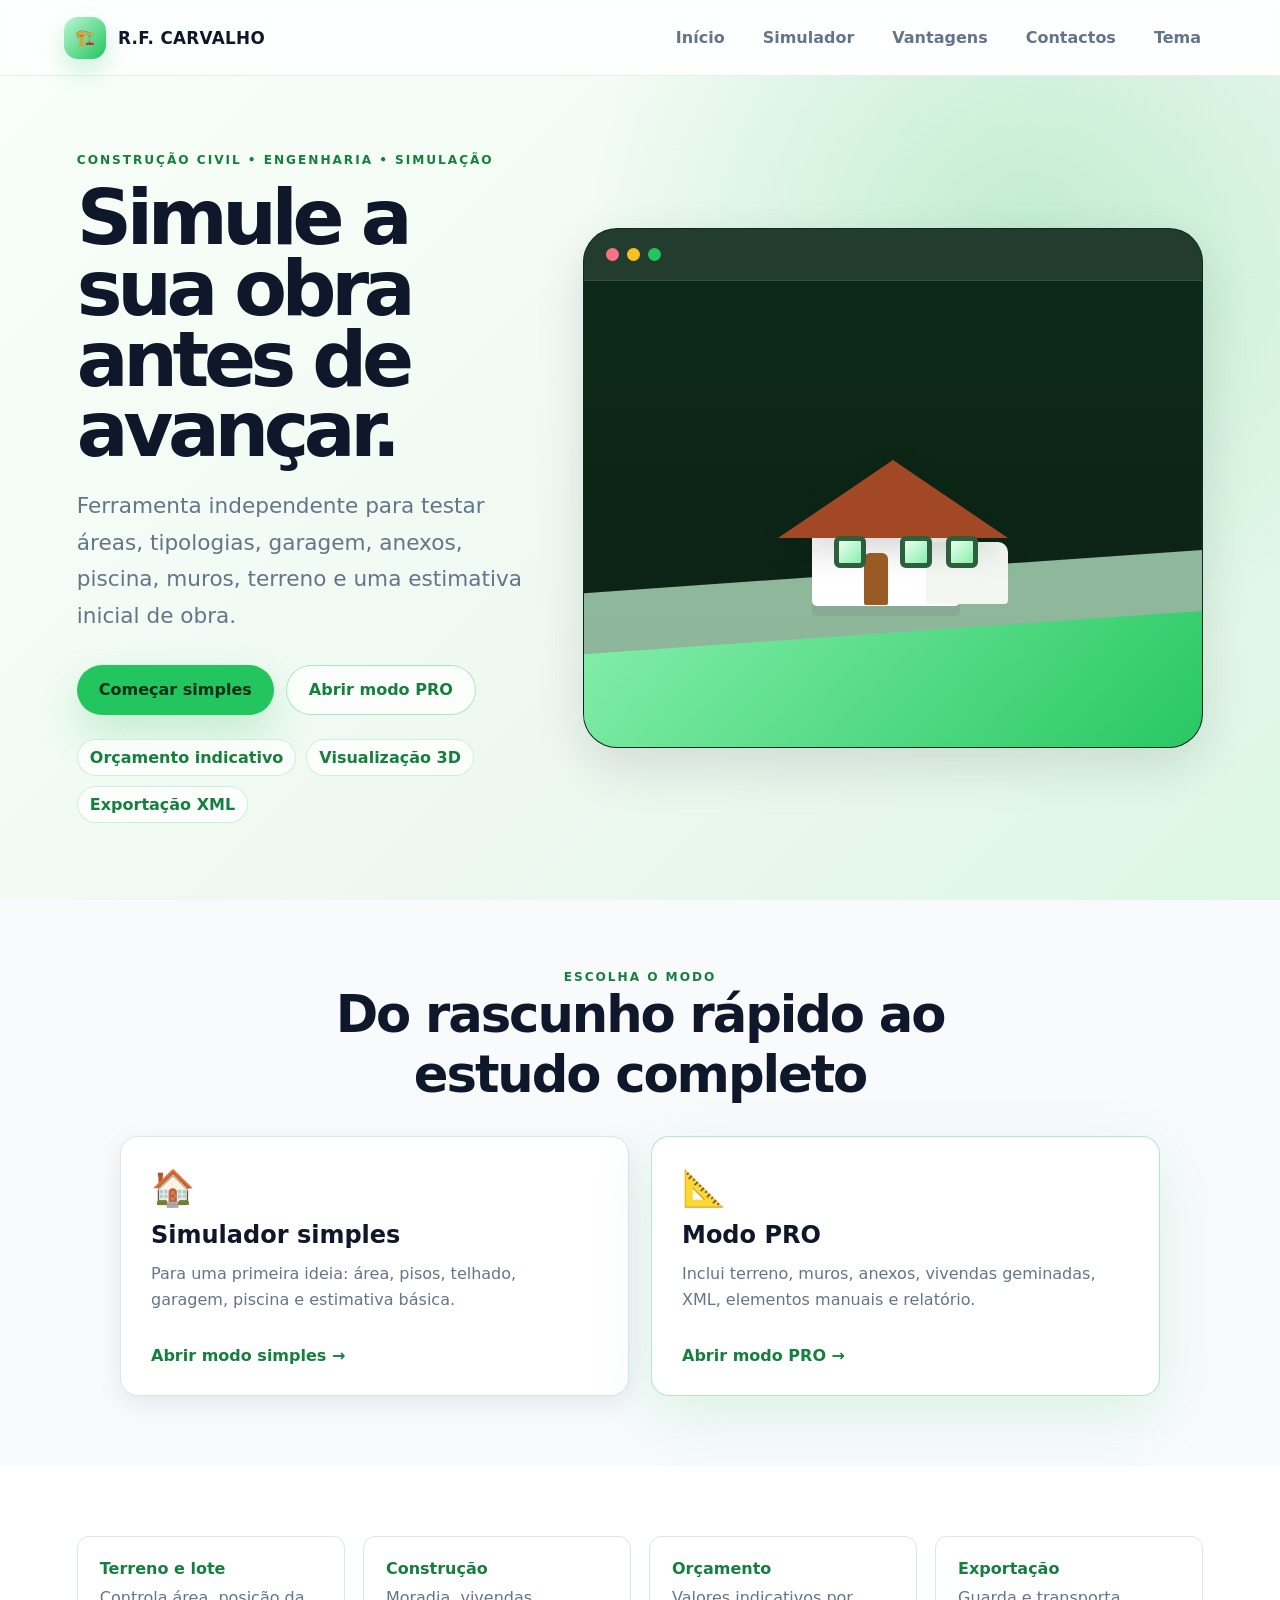
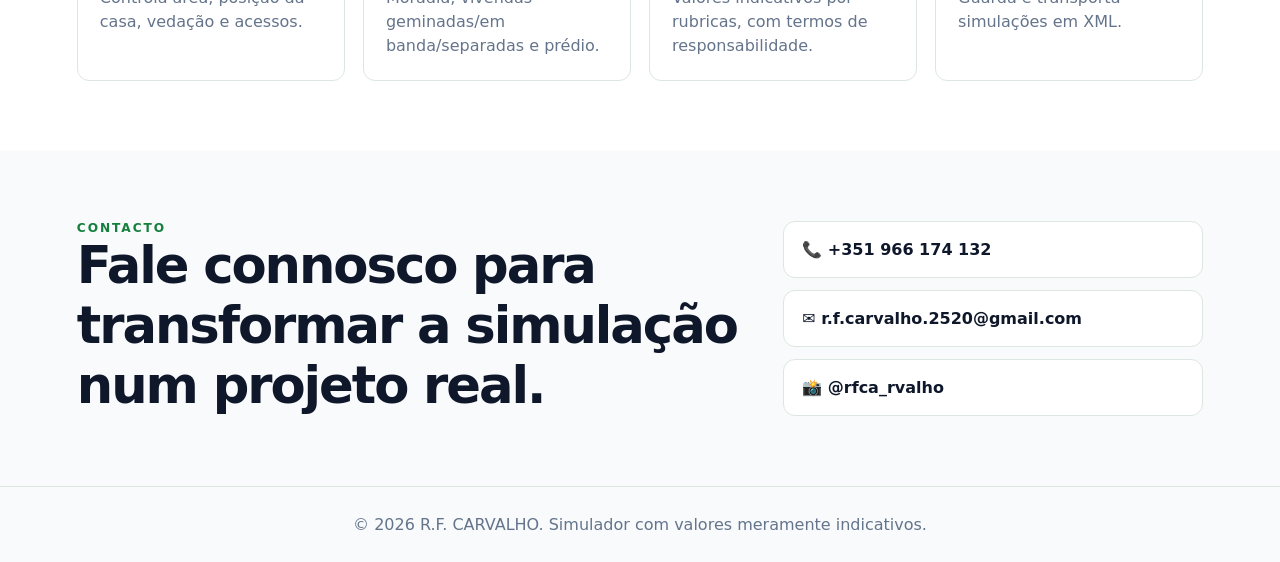
==== index.html @ d883c50d "Add files via upload" ====
<!DOCTYPE html>
<html lang="pt-PT">
<head>
    <meta charset="UTF-8">
    <meta name="viewport" content="width=device-width, initial-scale=1.0, viewport-fit=cover">
    <meta name="description" content="R.F. CARVALHO - Simulador de construção para moradias, vivendas, anexos, garagem e orçamento estimativo.">
    <title>R.F. CARVALHO - Simulador de Construção</title>
    <link rel="stylesheet" href="CSS/style.css">
    <link rel="icon" href="data:image/svg+xml,<svg xmlns='http://www.w3.org/2000/svg' viewBox='0 0 100 100'><rect width='100' height='100' rx='22' fill='%2322c55e'/><text x='50' y='67' text-anchor='middle' font-size='55'>🏗️</text></svg>">
</head>
<body class="pagina-inicial landing-light">
    <header class="site-header">
        <a href="index.html" class="brand-link" aria-label="Página inicial R.F. Carvalho">
            <span class="brand-mark">🏗️</span>
            <span class="brand-text">R.F. CARVALHO</span>
        </a>
        <button type="button" class="mobile-menu-btn" id="btn-menu" aria-label="Abrir menu">☰</button>
        <nav class="site-nav" id="site-nav">
            <a href="#inicio">Início</a>
            <a href="#simulador">Simulador</a>
            <a href="#vantagens">Vantagens</a>
            <a href="#contactos">Contactos</a>
            <button id="btn-dark-mode" class="btn-ghost" type="button">Tema</button>
        </nav>
    </header>

    <main>
        <section id="inicio" class="landing-hero">
            <div class="landing-copy">
                <p class="eyebrow">Construção Civil • Engenharia • Simulação</p>
                <h1>Simule a sua obra antes de avançar.</h1>
                <p class="hero-lead">Ferramenta independente para testar áreas, tipologias, garagem, anexos, piscina, muros, terreno e uma estimativa inicial de obra.</p>
                <div class="hero-actions">
                    <a href="simulador-simples.html" class="btn-primary-green">Começar simples</a>
                    <a href="simulador-pro.html" class="btn-secondary-green">Abrir modo PRO</a>
                </div>
                <div class="trust-row">
                    <span>Orçamento indicativo</span>
                    <span>Visualização 3D</span>
                    <span>Exportação XML</span>
                </div>
            </div>

            <div class="hero-window" aria-hidden="true">
                <div class="window-dots"><span></span><span></span><span></span></div>
                <div class="illustration-scene">
                    <div class="hill-back"></div>
                    <div class="mini-house">
                        <div class="mini-wall"></div>
                        <div class="mini-garage"></div>
                        <div class="mini-door"></div>
                        <div class="mini-window w1"></div>
                        <div class="mini-window w2"></div>
                        <div class="mini-window w3"></div>
                        <div class="mini-roof"></div>
                    </div>
                    <div class="hill-front"></div>
                </div>
            </div>
        </section>

        <section id="simulador" class="mode-section">
            <div class="section-title-center">
                <p class="eyebrow">Escolha o modo</p>
                <h2>Do rascunho rápido ao estudo completo</h2>
            </div>
            <div class="mode-grid">
                <a class="mode-card" href="simulador-simples.html">
                    <span class="mode-icon">🏠</span>
                    <h3>Simulador simples</h3>
                    <p>Para uma primeira ideia: área, pisos, telhado, garagem, piscina e estimativa básica.</p>
                    <strong>Abrir modo simples →</strong>
                </a>
                <a class="mode-card featured" href="simulador-pro.html">
                    <span class="mode-icon">📐</span>
                    <h3>Modo PRO</h3>
                    <p>Inclui terreno, muros, anexos, vivendas geminadas, XML, elementos manuais e relatório.</p>
                    <strong>Abrir modo PRO →</strong>
                </a>
            </div>
        </section>

        <section id="vantagens" class="features-section">
            <div class="feature-item"><strong>Terreno e lote</strong><span>Controla área, posição da casa, vedação e acessos.</span></div>
            <div class="feature-item"><strong>Construção</strong><span>Moradia, vivendas geminadas/em banda/separadas e prédio.</span></div>
            <div class="feature-item"><strong>Orçamento</strong><span>Valores indicativos por rubricas, com termos de responsabilidade.</span></div>
            <div class="feature-item"><strong>Exportação</strong><span>Guarda e transporta simulações em XML.</span></div>
        </section>

        <section id="contactos" class="contact-section">
            <div>
                <p class="eyebrow">Contacto</p>
                <h2>Fale connosco para transformar a simulação num projeto real.</h2>
            </div>
            <div class="contact-cards">
                <a href="tel:+351966174132">📞 +351 966 174 132</a>
                <a href="mailto:r.f.carvalho.2520@gmail.com">✉️ r.f.carvalho.2520@gmail.com</a>
                <a href="https://instagram.com/rfca_rvalho" target="_blank" rel="noopener">📸 @rfca_rvalho</a>
            </div>
        </section>
    </main>

    <footer class="footer-principal">
        <p>© 2026 R.F. CARVALHO. Simulador com valores meramente indicativos.</p>
    </footer>

    <script src="JS/main.js"></script>
</body>
</html>
---- CSS/style.css ----
:root{
    --green:#22c55e;
    --green-dark:#15803d;
    --green-soft:#dcfce7;
    --green-bg:#effdf4;
    --ink:#0f172a;
    --muted:#64748b;
    --line:#dbe7df;
    --panel:#ffffff;
    --card:#ffffff;
    --danger:#dc2626;
    --warning:#f59e0b;
    --shadow:0 18px 50px rgba(15,23,42,.12);
    --shadow-soft:0 8px 26px rgba(15,23,42,.08);
    --radius:18px;
    --radius-sm:12px;
    --font:Inter, ui-sans-serif, system-ui, -apple-system, BlinkMacSystemFont, "Segoe UI", sans-serif;
    --mono:"SFMono-Regular",Consolas,"Liberation Mono",monospace;
}
*{box-sizing:border-box;margin:0;padding:0}
html{scroll-behavior:smooth;-webkit-text-size-adjust:100%}
body{font-family:var(--font);color:var(--ink);background:#f8fafc;min-height:100vh;overflow-x:hidden}
a{text-decoration:none;color:inherit}
button,input,select{font:inherit}
body.dark-theme{--panel:#0b1b12;--card:#102218;--ink:#e8fff1;--muted:#9db9a8;--line:#1d3a28;--green-bg:#06140b;background:#06140b;color:var(--ink)}
body[data-mode]{height:100vh;overflow:hidden;background:#07150c;color:#eafff0}
body[data-mode].dark-theme{background:#06140b}

/* Landing */
.site-header{height:76px;display:flex;align-items:center;justify-content:space-between;padding:0 clamp(18px,5vw,72px);position:sticky;top:0;z-index:20;background:rgba(255,255,255,.84);backdrop-filter:blur(16px);border-bottom:1px solid rgba(15,23,42,.08)}
.dark-theme .site-header{background:rgba(6,20,11,.82);border-color:rgba(255,255,255,.09)}
.brand-link{display:flex;align-items:center;gap:12px;font-weight:900;letter-spacing:.02em}
.brand-mark{width:42px;height:42px;border-radius:14px;background:linear-gradient(135deg,#bbf7d0,#22c55e);display:grid;place-items:center;box-shadow:0 12px 26px rgba(34,197,94,.24)}
.brand-text{font-size:1.05rem}.site-nav{display:flex;gap:8px;align-items:center}.site-nav a,.btn-ghost{padding:10px 14px;border-radius:999px;border:1px solid transparent;background:transparent;color:var(--muted);font-weight:700;cursor:pointer}.site-nav a:hover,.btn-ghost:hover{background:var(--green-soft);color:var(--green-dark)}.mobile-menu-btn{display:none;border:0;background:var(--green);color:white;padding:10px 13px;border-radius:12px;font-weight:900}
.landing-hero{display:grid;grid-template-columns:minmax(0,1fr) minmax(360px,620px);gap:54px;align-items:center;min-height:calc(100vh - 76px);padding:60px clamp(18px,6vw,92px);background:radial-gradient(circle at 80% 20%, rgba(34,197,94,.22), transparent 36%),linear-gradient(135deg,#f8fff9,#eef8f0 58%,#ddf7e4)}.dark-theme .landing-hero{background:radial-gradient(circle at 80% 20%, rgba(34,197,94,.2), transparent 36%),linear-gradient(135deg,#06140b,#0a2214)}
.eyebrow{text-transform:uppercase;letter-spacing:.16em;color:var(--green-dark);font-weight:900;font-size:.76rem}.dark-theme .eyebrow{color:#66f09c}.landing-copy h1{font-size:clamp(2.8rem,6vw,6.6rem);line-height:.92;letter-spacing:-.07em;margin:16px 0 22px;max-width:860px}.hero-lead{font-size:clamp(1.05rem,2vw,1.35rem);line-height:1.7;color:var(--muted);max-width:760px}.hero-actions{display:flex;gap:12px;flex-wrap:wrap;margin-top:30px}.btn-primary-green,.btn-secondary-green{display:inline-flex;align-items:center;justify-content:center;min-height:50px;padding:0 22px;border-radius:999px;font-weight:900}.btn-primary-green{background:var(--green);color:#052e16;box-shadow:0 18px 42px rgba(34,197,94,.24)}.btn-secondary-green{border:1px solid rgba(34,197,94,.38);background:rgba(255,255,255,.72);color:var(--green-dark)}.dark-theme .btn-secondary-green{background:rgba(255,255,255,.06);color:#bbf7d0}.trust-row{display:flex;gap:10px;flex-wrap:wrap;margin-top:24px}.trust-row span{font-weight:800;color:var(--green-dark);background:rgba(255,255,255,.72);border:1px solid rgba(34,197,94,.22);border-radius:999px;padding:8px 12px}.dark-theme .trust-row span{background:rgba(255,255,255,.05);color:#bbf7d0}
.hero-window{height:520px;border-radius:34px;overflow:hidden;border:1px solid rgba(15,23,42,.08);background:#0f2b1c;box-shadow:var(--shadow);position:relative}.window-dots{height:52px;background:rgba(255,255,255,.08);display:flex;align-items:center;gap:8px;padding:0 22px;border-bottom:1px solid rgba(255,255,255,.09)}.window-dots span{width:13px;height:13px;border-radius:50%}.window-dots span:nth-child(1){background:#fb7185}.window-dots span:nth-child(2){background:#fbbf24}.window-dots span:nth-child(3){background:#22c55e}.illustration-scene{position:absolute;inset:52px 0 0;overflow:hidden;background:linear-gradient(#0d2a18,#0b2114)}.hill-back{position:absolute;left:-10%;right:-8%;bottom:45px;height:130px;background:#c6f6d5;transform:skewY(-4deg);opacity:.7}.hill-front{position:absolute;left:-8%;right:-6%;bottom:-36px;height:150px;background:linear-gradient(135deg,#86efac,#22c55e);transform:skewY(-4deg);z-index:5}.mini-house{position:absolute;left:50%;top:48%;width:230px;height:150px;transform:translate(-50%,-30%);z-index:4}.mini-wall{position:absolute;left:34px;top:50px;width:148px;height:96px;background:#fff;border-radius:14px 14px 5px 5px;z-index:3;box-shadow:0 10px 0 rgba(0,0,0,.06)}.mini-garage{position:absolute;right:0;top:82px;width:82px;height:62px;background:#f2f7f2;border-radius:10px 10px 4px 4px;z-index:3}.mini-roof{position:absolute;left:0;top:0;width:0;height:0;border-left:115px solid transparent;border-right:115px solid transparent;border-bottom:78px solid #a24824;z-index:6;filter:drop-shadow(0 12px 16px rgba(0,0,0,.16))}.mini-door{position:absolute;left:86px;top:93px;width:24px;height:52px;background:#9a5a26;border-radius:6px 6px 2px 2px;z-index:7}.mini-window{position:absolute;width:32px;height:32px;background:linear-gradient(135deg,#eafff0,#86efac);border:5px solid #2d5f3c;border-radius:6px;z-index:7}.mini-window.w1{left:56px;top:76px}.mini-window.w2{left:122px;top:76px}.mini-window.w3{left:168px;top:76px}
.mode-section,.features-section,.contact-section{padding:70px clamp(18px,6vw,92px)}.section-title-center{text-align:center;max-width:800px;margin:0 auto 32px}.section-title-center h2,.contact-section h2{font-size:clamp(2rem,4vw,3.5rem);letter-spacing:-.04em}.mode-grid{display:grid;grid-template-columns:repeat(2,minmax(0,1fr));gap:22px;max-width:1040px;margin:0 auto}.mode-card{background:var(--card);border:1px solid var(--line);border-radius:var(--radius);padding:30px;box-shadow:var(--shadow-soft);display:flex;flex-direction:column;gap:12px;min-height:260px}.mode-card.featured{border-color:rgba(34,197,94,.35);box-shadow:0 20px 60px rgba(34,197,94,.13)}.mode-icon{font-size:2.2rem}.mode-card h3{font-size:1.5rem}.mode-card p{color:var(--muted);line-height:1.65}.mode-card strong{margin-top:auto;color:var(--green-dark)}.features-section{display:grid;grid-template-columns:repeat(4,minmax(0,1fr));gap:18px;background:#fff}.dark-theme .features-section{background:#08180e}.feature-item{background:var(--card);border:1px solid var(--line);border-radius:var(--radius-sm);padding:22px}.feature-item strong{display:block;margin-bottom:8px;color:var(--green-dark)}.feature-item span{color:var(--muted);line-height:1.5}.contact-section{display:grid;grid-template-columns:1fr 420px;gap:32px;align-items:start}.contact-cards{display:grid;gap:12px}.contact-cards a{background:var(--card);border:1px solid var(--line);border-radius:var(--radius-sm);padding:18px;font-weight:800}.footer-principal{text-align:center;color:var(--muted);padding:28px;border-top:1px solid var(--line)}

/* Simulador */
.app-header{height:64px;display:flex;justify-content:space-between;align-items:center;padding:0 18px;background:#0b1b12;border-bottom:1px solid rgba(187,247,208,.16);z-index:50;position:relative}.logo-container{display:flex;align-items:center;gap:12px;font-weight:900;letter-spacing:.02em;color:#f2fff6}.logo-link{color:#f2fff6}.logo-icon{width:40px;height:40px;border-radius:14px;background:linear-gradient(135deg,#86efac,#22c55e);display:grid;place-items:center}.badge{font-size:.68rem;letter-spacing:.08em;background:rgba(34,197,94,.16);color:#bbf7d0;border:1px solid rgba(34,197,94,.35);padding:4px 9px;border-radius:999px}.badge-simples{background:rgba(255,255,255,.09)}.header-actions{display:flex;align-items:center;gap:10px}.btn-outline-primary,.btn-outline-danger,.mobile-panel-toggle{height:38px;border-radius:999px;padding:0 16px;font-weight:900;background:rgba(255,255,255,.03);border:1px solid rgba(187,247,208,.16);color:#dfffea;cursor:pointer}.btn-outline-primary:hover,.mobile-panel-toggle:hover{border-color:var(--green);color:#86efac}.btn-outline-danger{border-color:rgba(220,38,38,.35);color:#f87171}.mobile-panel-toggle{display:none}
.app-workspace{display:flex;height:calc(100vh - 64px);min-height:0;overflow:hidden}.control-panel{width:420px;min-width:420px;background:#0b1b12;border-right:1px solid rgba(187,247,208,.14);padding:18px 18px 130px;overflow-y:auto;z-index:30}.scrollable-y{scrollbar-width:thin;scrollbar-color:#15803d #0b1b12}.scrollable-y::-webkit-scrollbar{width:8px}.scrollable-y::-webkit-scrollbar-track{background:#0b1b12}.scrollable-y::-webkit-scrollbar-thumb{background:#15803d;border-radius:20px;border:2px solid #0b1b12}.panel-title-box{padding:16px;border:1px solid rgba(187,247,208,.12);border-radius:18px;background:rgba(255,255,255,.025);margin-bottom:18px}.panel-title-box h1{font-size:1.45rem;margin:8px 0}.panel-title-box p,.small-note{color:#9db9a8;line-height:1.5;font-size:.88rem}.panel-section{border:1px solid rgba(187,247,208,.12);border-radius:18px;background:rgba(255,255,255,.025);padding:16px;margin-bottom:14px}.section-header{display:flex;justify-content:space-between;align-items:center;margin-bottom:14px}.section-header h3{font-family:var(--mono);color:#6dffa0;font-size:.88rem;text-transform:uppercase;letter-spacing:.08em}label{display:block;margin:0 0 8px;color:#a7c4af;text-transform:uppercase;font-size:.78rem;font-weight:900;letter-spacing:.04em}.form-row{display:flex;gap:10px}.form-group{flex:1;min-width:0}.half{width:50%}.custom-select,.custom-input{width:100%;height:45px;margin-bottom:12px;border-radius:14px;border:1px solid rgba(187,247,208,.16);background:#06130b;color:#fff;padding:0 14px;outline:none;transition:.18s}.custom-select{appearance:none;background-image:linear-gradient(45deg,transparent 50%,#22c55e 50%),linear-gradient(135deg,#22c55e 50%,transparent 50%);background-position:calc(100% - 18px) 18px,calc(100% - 12px) 18px;background-size:6px 6px,6px 6px;background-repeat:no-repeat}.custom-select:focus,.custom-input:focus{border-color:#22c55e;box-shadow:0 0 0 3px rgba(34,197,94,.15)}.conditional{display:none}.conditional.is-visible{display:block}.note-box{background:rgba(34,197,94,.08);border:1px dashed rgba(34,197,94,.35);border-radius:14px;color:#c9ffd9;padding:12px;margin:4px 0 12px;line-height:1.45}.toggle-group{display:flex;gap:12px;align-items:center;border:1px solid rgba(187,247,208,.12);background:rgba(255,255,255,.025);border-radius:16px;padding:12px;margin-bottom:12px}.toggle-switch{position:relative;display:inline-block;width:48px;height:27px;min-width:48px}.toggle-switch input{opacity:0;width:0;height:0}.slider{position:absolute;inset:0;border-radius:999px;background:#475569;cursor:pointer;transition:.18s}.slider:before{content:"";position:absolute;width:21px;height:21px;left:3px;top:3px;border-radius:50%;background:white;transition:.18s}.toggle-switch input:checked + .slider{background:#22c55e}.toggle-switch input:checked + .slider:before{transform:translateX(21px)}.toggle-label{font-weight:800;color:#d8ffe1;line-height:1.35}.tool-grid{display:grid;grid-template-columns:1fr 1fr;gap:8px}.btn-action,.btn-danger,.btn-link-like{min-height:40px;border-radius:13px;border:1px solid rgba(187,247,208,.14);background:rgba(255,255,255,.04);color:#dfffea;font-weight:900;cursor:pointer;padding:0 12px}.btn-action.ativo,.btn-action:hover{border-color:#22c55e;color:#86efac;background:rgba(34,197,94,.12)}.btn-danger{color:#ff9a9a;border-color:rgba(220,38,38,.35)}.btn-link-like{width:100%;margin-bottom:10px;text-align:left;color:#86efac}.btn-success-massive{width:100%;min-height:52px;border:0;border-radius:16px;background:linear-gradient(135deg,#22c55e,#86efac);color:#052e16;font-weight:1000;cursor:pointer;box-shadow:0 12px 30px rgba(34,197,94,.18);margin:8px 0 12px}.action-row{display:grid;grid-template-columns:1fr 1fr;gap:8px}.active-summary-list{display:grid;gap:8px}.summary-pill{display:flex;justify-content:space-between;gap:10px;border:1px solid rgba(187,247,208,.12);border-radius:14px;padding:10px 12px;background:rgba(0,0,0,.12);color:#dfffea}.summary-pill span{color:#9db9a8}.terms-section{position:relative}
.viewport-container{position:relative;flex:1;min-width:0;background:#06140b;overflow:hidden;display:flex;flex-direction:column}#canvas-container{flex:1;min-height:0;width:100%;cursor:grab}#canvas-container:active{cursor:grabbing}.hud-card{position:absolute;top:24px;right:24px;min-width:160px;background:rgba(6,20,11,.78);border:1px solid rgba(187,247,208,.14);border-radius:18px;padding:16px;z-index:10;backdrop-filter:blur(12px);box-shadow:0 12px 30px rgba(0,0,0,.18)}.hud-card span{display:block;color:#9db9a8;font-family:var(--mono);font-weight:900;text-transform:uppercase;font-size:.72rem;margin-bottom:5px}.hud-card strong{display:block;color:#fff;font-family:var(--mono);font-size:1.12rem;margin-bottom:12px}#dev-console{height:118px;background:rgba(5,18,10,.92);border-top:1px solid rgba(187,247,208,.16);font-family:var(--mono);font-size:.78rem;color:#86efac;overflow:hidden;z-index:12;flex:0 0 118px}.console-header{height:28px;display:flex;justify-content:space-between;align-items:center;padding:0 12px;border-bottom:1px solid rgba(187,247,208,.12);font-weight:900;color:#6dffa0}#console-logs{height:90px;overflow-y:auto;padding:8px 12px}.console-line{white-space:nowrap;margin-bottom:3px}.console-time{color:#7dd3fc}.console-warn{color:#fbbf24}.console-err{color:#f87171}.loading-text,.loading-hardware{font-family:var(--mono);color:#86efac;margin-top:12px}.loader-cad{width:48px;height:48px;border-radius:50%;border:4px solid rgba(34,197,94,.2);border-top-color:#22c55e;animation:spin 1s linear infinite}@keyframes spin{to{transform:rotate(360deg)}}#loading-screen{position:fixed;inset:0;background:#06140b;display:flex;align-items:center;justify-content:center;flex-direction:column;z-index:9999;transition:opacity .25s}
.modal-backdrop{position:fixed;inset:0;background:rgba(2,8,4,.62);display:none;align-items:center;justify-content:center;padding:18px;z-index:1000;backdrop-filter:blur(8px)}.modal-backdrop.ativo{display:flex}.modal-content{width:min(620px,96vw);max-height:min(86vh,760px);overflow:auto;background:#0b1b12;border:1px solid rgba(187,247,208,.16);border-radius:24px;box-shadow:0 24px 80px rgba(0,0,0,.42);color:#eafff0}.modal-header{height:auto;padding:20px 22px;border-bottom:1px solid rgba(187,247,208,.12);display:flex;justify-content:space-between;gap:16px;align-items:center}.modal-header h2{font-size:1.15rem;color:#22c55e}.btn-close{background:transparent;border:0;color:#bbf7d0;font-size:1.8rem;cursor:pointer}.modal-body{padding:24px;color:#d7ffe1;line-height:1.62}.modal-message{white-space:pre-line}.modal-actions{display:flex;justify-content:flex-end;gap:10px;flex-wrap:wrap;margin-top:22px}.btn-modal{min-height:42px;border-radius:13px;padding:0 16px;border:1px solid rgba(187,247,208,.18);background:rgba(255,255,255,.05);color:#eafff0;font-weight:900;cursor:pointer}.btn-modal.primary{background:#22c55e;color:#052e16}.price-hero{text-align:center;border:1px solid rgba(34,197,94,.18);border-radius:18px;background:rgba(34,197,94,.08);padding:18px;margin-bottom:18px}.price-hero h3{font-size:2.4rem;color:#86efac}.breakdown-list{display:grid;gap:8px}.line-item{display:flex;justify-content:space-between;gap:12px;border-bottom:1px dashed rgba(187,247,208,.14);padding:10px 0}.line-item .value{font-weight:900;color:#86efac}.disclaimer-box{border:1px solid rgba(245,158,11,.24);background:rgba(245,158,11,.08);border-radius:16px;padding:14px;margin-top:14px;color:#fde68a}

@media (max-width: 980px){
    .landing-hero{grid-template-columns:1fr;min-height:auto;padding-top:40px}.hero-window{height:360px}.mode-grid,.features-section,.contact-section{grid-template-columns:1fr}.site-nav{position:fixed;top:76px;left:12px;right:12px;background:var(--card);border:1px solid var(--line);border-radius:18px;padding:12px;display:none;box-shadow:var(--shadow);flex-direction:column;align-items:stretch}.site-nav.aberto{display:flex}.mobile-menu-btn{display:block}
    .app-header{height:auto;min-height:60px;gap:8px;flex-wrap:wrap;padding:10px}.header-actions{order:3;width:100%;overflow-x:auto;padding-bottom:2px}.mobile-panel-toggle{display:inline-flex;align-items:center}.app-workspace{height:calc(100vh - 108px)}.control-panel{position:absolute;top:0;bottom:0;left:0;width:min(92vw,420px);min-width:0;transform:translateX(-105%);transition:transform .22s ease;box-shadow:18px 0 50px rgba(0,0,0,.35)}.control-panel.aberto{transform:translateX(0)}.viewport-container{width:100%}.hud-card{top:12px;right:12px;min-width:132px;padding:12px}#dev-console{height:82px;flex-basis:82px;font-size:.68rem}.console-header{height:24px}#console-logs{height:58px}.form-row{gap:8px}.custom-select,.custom-input{height:43px}.panel-section{padding:14px}.tool-grid,.action-row{grid-template-columns:1fr}
}
@media (max-width: 560px){
    .landing-copy h1{font-size:3.3rem}.hero-actions a{width:100%}.hero-window{height:300px}.site-header{height:66px;padding:0 14px}.brand-text{font-size:.95rem}.app-workspace{height:calc(100vh - 108px)}.logo-container{font-size:.88rem;gap:8px}.logo-icon{width:34px;height:34px}.btn-outline-primary,.btn-outline-danger,.mobile-panel-toggle{height:34px;padding:0 12px;font-size:.78rem}.hud-card{font-size:.82rem}.modal-content{border-radius:20px}.modal-body{padding:18px}.price-hero h3{font-size:1.8rem}
}

/* Ferramentas 3D flutuantes: mantém o painel esquerdo livre para garagem/terreno/cobertura */
.canvas-tools{position:absolute;left:22px;top:22px;z-index:22;display:flex;align-items:flex-start;gap:10px;pointer-events:none}.canvas-tool-main{width:52px;height:52px;border-radius:18px;border:1px solid rgba(187,247,208,.22);background:linear-gradient(135deg,#22c55e,#86efac);color:#052e16;font-size:1.55rem;font-weight:1000;box-shadow:0 18px 42px rgba(0,0,0,.28);cursor:pointer;pointer-events:auto}.canvas-tool-main.ativo,.canvas-tools.aberto .canvas-tool-main{outline:3px solid rgba(134,239,172,.32)}.canvas-tool-palette{display:none;width:min(340px,calc(100vw - 105px));max-height:min(72vh,640px);overflow:auto;grid-template-columns:1fr 1fr;gap:8px;padding:10px;border-radius:20px;background:rgba(6,20,11,.88);border:1px solid rgba(187,247,208,.18);backdrop-filter:blur(14px);box-shadow:0 20px 70px rgba(0,0,0,.36);pointer-events:auto}.canvas-tools.aberto .canvas-tool-palette{display:grid}.canvas-tool-palette button{min-height:40px;border-radius:13px;border:1px solid rgba(187,247,208,.14);background:rgba(255,255,255,.05);color:#eafff0;font-weight:900;cursor:pointer;padding:0 10px}.canvas-tool-palette button:hover,.canvas-tool-palette button.ativo{border-color:#22c55e;background:rgba(34,197,94,.16);color:#86efac}.canvas-tool-palette button.danger{grid-column:1 / -1;color:#ffabab;border-color:rgba(220,38,38,.4)}
@media (max-width: 980px){.canvas-tools{left:12px;top:12px}.canvas-tool-main{width:48px;height:48px;border-radius:16px}.canvas-tool-palette{width:min(300px,calc(100vw - 76px));grid-template-columns:1fr}.hud-card{top:72px}}

.tool-palette-hint{
    grid-column:1 / -1;
    font-size:11px;
    color:rgba(226,255,235,.72);
    padding:6px 8px;
    border:1px dashed rgba(34,197,94,.35);
    border-radius:10px;
    background:rgba(9,45,26,.42);
}

/* ========================================================================== */
/* V20 - Ferramentas 3D por categorias + ajuda/controlos                      */
/* ========================================================================== */
.help-control-btn{
    position:absolute;
    top:18px;
    left:18px;
    z-index:31;
    width:42px;
    height:42px;
    border-radius:999px;
    border:1px solid rgba(187,247,208,.28);
    background:rgba(6,20,11,.88);
    color:#86efac;
    font-weight:1000;
    font-size:20px;
    cursor:pointer;
    box-shadow:0 14px 34px rgba(0,0,0,.28);
    backdrop-filter:blur(12px);
}
.help-control-btn:hover{background:rgba(34,197,94,.18);border-color:#22c55e;color:#eafff0}

.canvas-tools.side-tools{
    position:absolute;
    left:18px;
    top:70px;
    z-index:30;
    display:flex;
    align-items:flex-start;
    gap:10px;
    pointer-events:none;
}
.side-tool-rail{
    display:grid;
    gap:8px;
    padding:8px;
    border-radius:20px;
    background:rgba(6,20,11,.82);
    border:1px solid rgba(187,247,208,.18);
    box-shadow:0 18px 60px rgba(0,0,0,.30);
    backdrop-filter:blur(14px);
    pointer-events:auto;
}
.side-tool-rail button{
    width:58px;
    min-height:54px;
    border-radius:16px;
    border:1px solid rgba(187,247,208,.16);
    background:rgba(255,255,255,.045);
    color:#dfffea;
    display:flex;
    flex-direction:column;
    align-items:center;
    justify-content:center;
    gap:4px;
    cursor:pointer;
    font-weight:1000;
    font-size:18px;
}
.side-tool-rail button span{font-size:9px;text-transform:uppercase;letter-spacing:.04em;color:#a7c4af}
.side-tool-rail button:hover,.side-tool-rail button.ativo{border-color:#22c55e;background:rgba(34,197,94,.16);color:#86efac}
.side-tool-rail button.ativo span{color:#eafff0}

.side-tools .canvas-tool-palette{
    display:none;
    width:min(330px,calc(100vw - 104px));
    max-height:min(76vh,660px);
    overflow:auto;
    grid-template-columns:1fr;
    gap:8px;
    padding:10px;
    border-radius:20px;
    background:rgba(6,20,11,.90);
    border:1px solid rgba(187,247,208,.18);
    backdrop-filter:blur(14px);
    box-shadow:0 20px 70px rgba(0,0,0,.36);
    pointer-events:auto;
}
.canvas-tools.side-tools.aberto .canvas-tool-palette{display:grid}
.tool-panel{display:none;grid-template-columns:1fr 1fr;gap:8px}
.tool-panel.ativo{display:grid}
.tool-panel button,.side-tools .canvas-tool-palette button{
    min-height:42px;
    border-radius:13px;
    border:1px solid rgba(187,247,208,.14);
    background:rgba(255,255,255,.05);
    color:#eafff0;
    font-weight:900;
    cursor:pointer;
    padding:0 10px;
}
.tool-panel button:hover,.tool-panel button.ativo,.side-tools .canvas-tool-palette button:hover,.side-tools .canvas-tool-palette button.ativo{
    border-color:#22c55e;
    background:rgba(34,197,94,.16);
    color:#86efac;
}
.tool-panel button.danger{grid-column:1 / -1;color:#ffabab;border-color:rgba(220,38,38,.4)}
.side-tools .tool-palette-hint{grid-column:1 / -1;margin-bottom:2px}

@media (max-width: 980px){
    .help-control-btn{top:12px;left:12px;width:40px;height:40px;font-size:18px}
    .canvas-tools.side-tools{left:12px;top:60px}
    .side-tool-rail{gap:6px;padding:6px;border-radius:17px}
    .side-tool-rail button{width:48px;min-height:46px;border-radius:14px;font-size:16px}
    .side-tool-rail button span{display:none}
    .side-tools .canvas-tool-palette{width:min(290px,calc(100vw - 82px));max-height:64vh}
    .tool-panel{grid-template-columns:1fr}
}
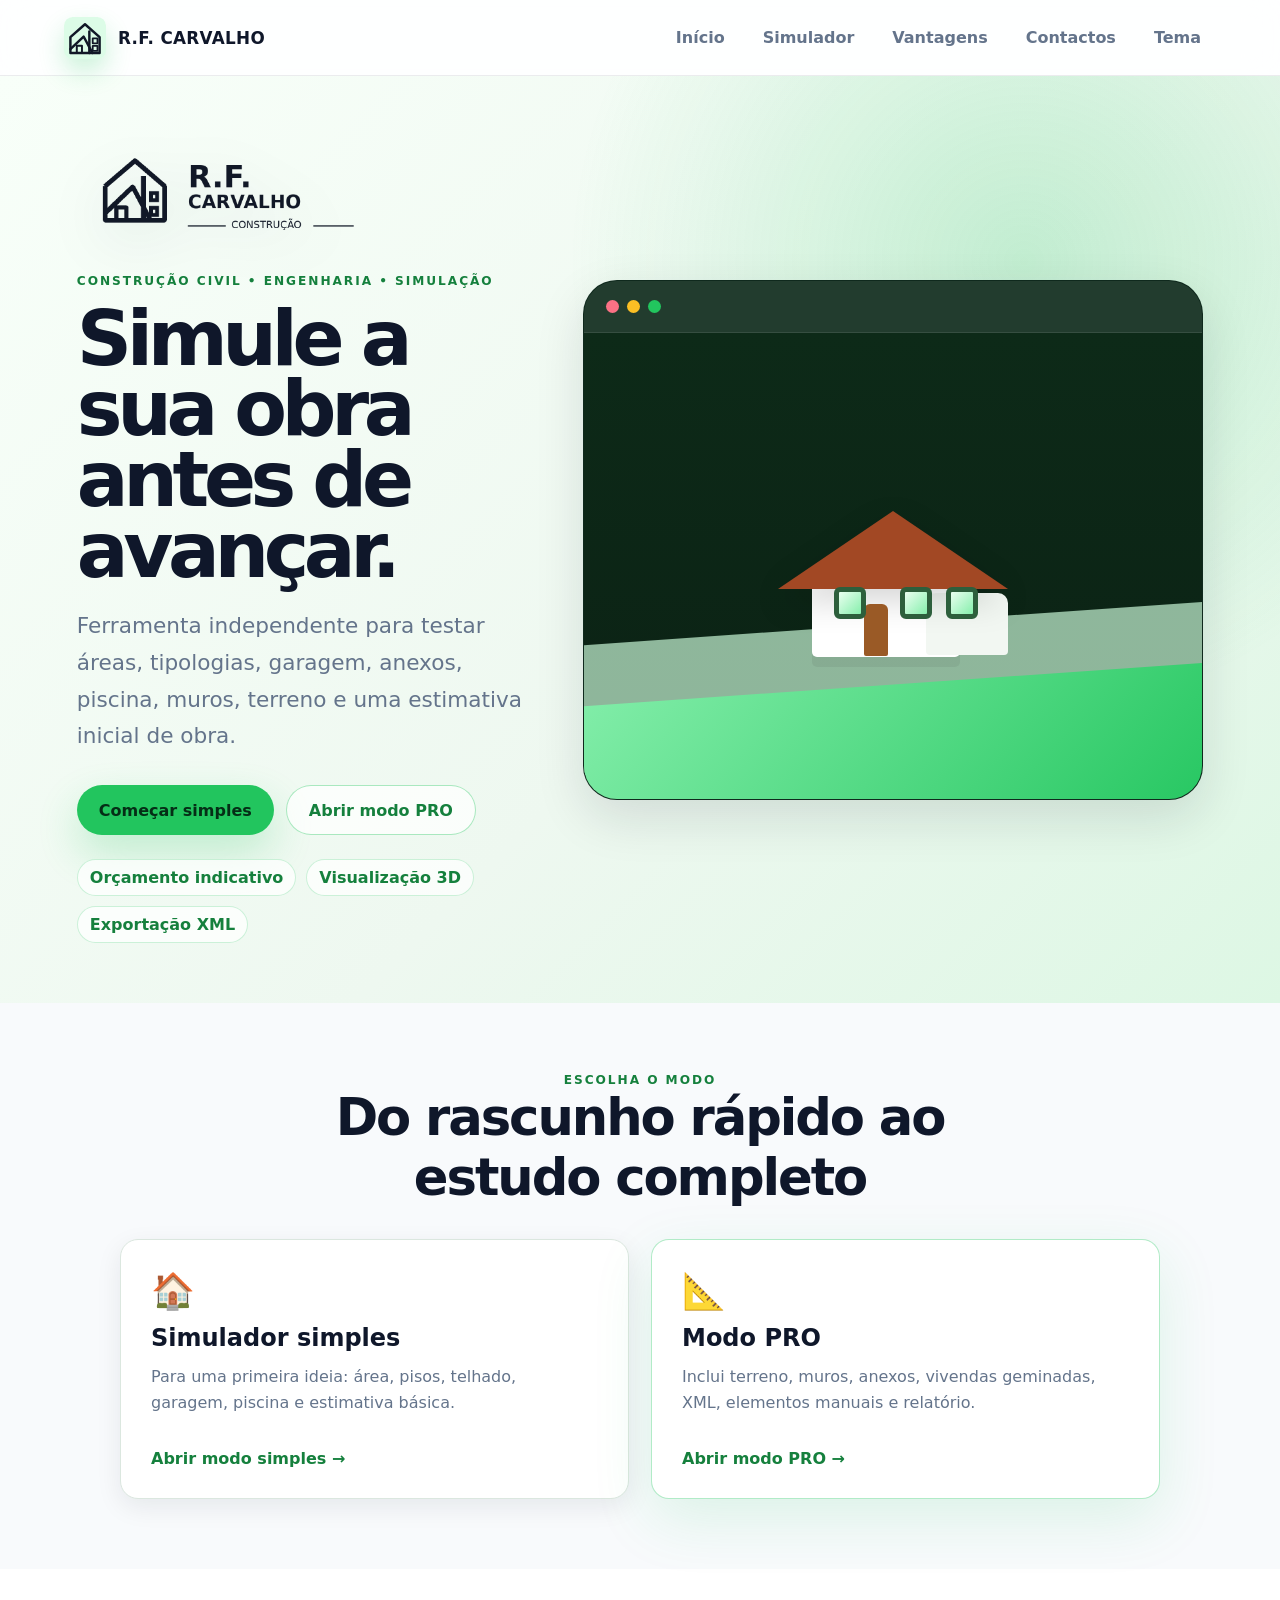
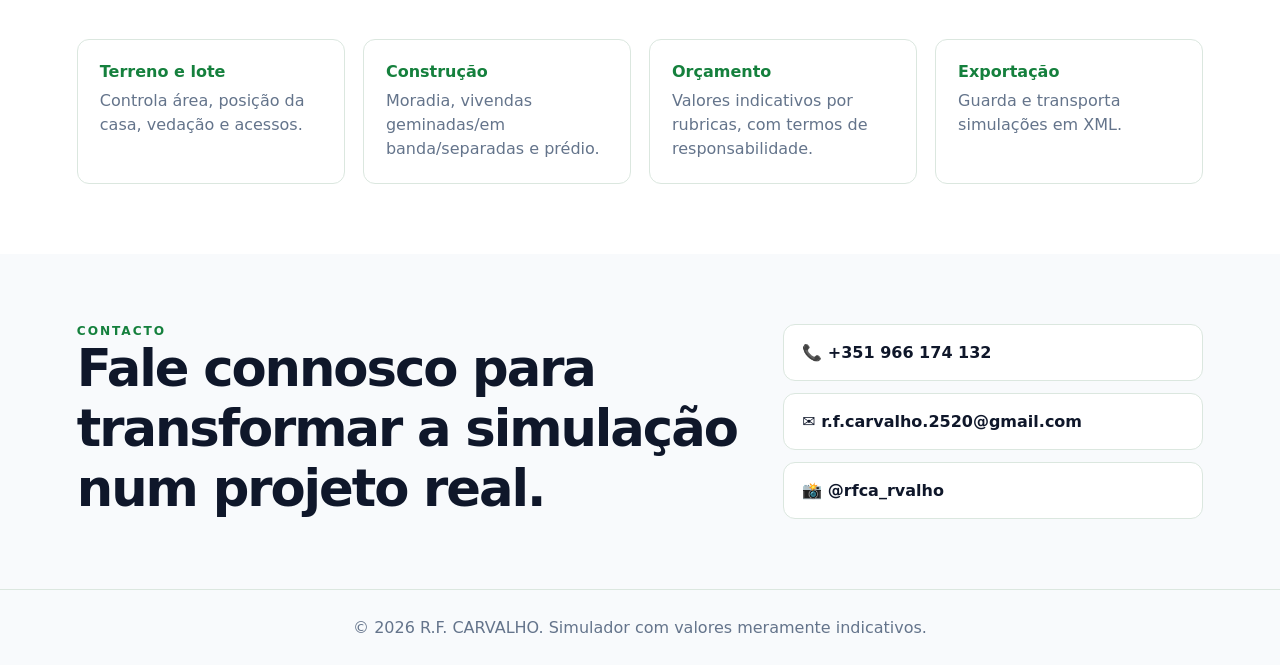
==== commit fe9c655f: "Add files via upload" ====
--- a/index.html
+++ b/index.html
@@ -6,12 +6,14 @@
     <meta name="description" content="R.F. CARVALHO - Simulador de construção para moradias, vivendas, anexos, garagem e orçamento estimativo.">
     <title>R.F. CARVALHO - Simulador de Construção</title>
     <link rel="stylesheet" href="CSS/style.css">
-    <link rel="icon" href="data:image/svg+xml,<svg xmlns='http://www.w3.org/2000/svg' viewBox='0 0 100 100'><rect width='100' height='100' rx='22' fill='%2322c55e'/><text x='50' y='67' text-anchor='middle' font-size='55'>🏗️</text></svg>">
+    <link rel="icon" type="image/png" sizes="32x32" href="assets/logo/favicon-32.png">
+    <link rel="icon" type="image/png" sizes="64x64" href="assets/logo/favicon-64.png">
+    <link rel="apple-touch-icon" sizes="180x180" href="assets/logo/apple-touch-icon.png">
 </head>
 <body class="pagina-inicial landing-light">
     <header class="site-header">
         <a href="index.html" class="brand-link" aria-label="Página inicial R.F. Carvalho">
-            <span class="brand-mark">🏗️</span>
+            <span class="brand-mark"><img src="assets/logo/rf-carvalho-mark.svg" alt=""></span>
             <span class="brand-text">R.F. CARVALHO</span>
         </a>
         <button type="button" class="mobile-menu-btn" id="btn-menu" aria-label="Abrir menu">☰</button>
@@ -27,6 +29,7 @@
     <main>
         <section id="inicio" class="landing-hero">
             <div class="landing-copy">
+                <img src="assets/logo/rf-carvalho-logo-horizontal.png" alt="R.F. Carvalho Construção" class="landing-logo-main">
                 <p class="eyebrow">Construção Civil • Engenharia • Simulação</p>
                 <h1>Simule a sua obra antes de avançar.</h1>
                 <p class="hero-lead">Ferramenta independente para testar áreas, tipologias, garagem, anexos, piscina, muros, terreno e uma estimativa inicial de obra.</p>
--- a/CSS/style.css
+++ b/CSS/style.css
@@ -173,3 +173,137 @@
     .side-tools .canvas-tool-palette{width:min(290px,calc(100vw - 82px));max-height:64vh}
     .tool-panel{grid-template-columns:1fr}
 }
+
+
+/* ==========================================================================
+   V21 - Logo R.F. Carvalho + melhorias mobile/UX
+   ========================================================================== */
+.brand-mark img,
+.logo-icon img{
+    width:100%;
+    height:100%;
+    object-fit:contain;
+    display:block;
+}
+.logo-icon{
+    padding:5px;
+    background:#dcfce7;
+    box-shadow:0 10px 24px rgba(34,197,94,.22);
+}
+.landing-logo-main{
+    width:min(360px,80vw);
+    height:auto;
+    display:block;
+    margin:0 0 22px 0;
+    filter:drop-shadow(0 14px 28px rgba(15,23,42,.12));
+}
+.dark-theme .landing-logo-main{
+    content:url('../assets/logo/rf-carvalho-logo-horizontal-light.png');
+}
+.app-brand-name{
+    white-space:nowrap;
+}
+.assist-box{
+    display:grid;
+    gap:4px;
+    margin:6px 0 12px;
+    padding:12px;
+    border-radius:14px;
+    border:1px solid rgba(34,197,94,.24);
+    background:rgba(34,197,94,.08);
+    color:#dfffea;
+}
+.assist-box strong{
+    color:#86efac;
+}
+.assist-box span{
+    color:#b9d9c2;
+    font-size:.84rem;
+    line-height:1.45;
+}
+.mini-action-grid{
+    display:grid;
+    grid-template-columns:1fr 1fr;
+    gap:8px;
+    margin-bottom:12px;
+}
+.mobile-budget-bar{
+    display:none;
+    position:absolute;
+    left:12px;
+    right:12px;
+    bottom:calc(12px + env(safe-area-inset-bottom, 0px));
+    z-index:42;
+    align-items:center;
+    gap:8px;
+    padding:10px;
+    border-radius:20px;
+    border:1px solid rgba(187,247,208,.22);
+    background:rgba(6,20,11,.88);
+    box-shadow:0 16px 48px rgba(0,0,0,.35);
+    backdrop-filter:blur(16px);
+}
+.mobile-budget-bar div{
+    min-width:0;
+    flex:1;
+}
+.mobile-budget-bar span{
+    display:block;
+    color:#9db9a8;
+    font-size:.62rem;
+    font-family:var(--mono);
+    font-weight:1000;
+    text-transform:uppercase;
+}
+.mobile-budget-bar strong{
+    display:block;
+    color:#fff;
+    font-family:var(--mono);
+    font-size:.86rem;
+    white-space:nowrap;
+    overflow:hidden;
+    text-overflow:ellipsis;
+}
+.mobile-budget-bar button{
+    height:38px;
+    border:1px solid rgba(187,247,208,.18);
+    background:rgba(34,197,94,.16);
+    color:#dfffea;
+    border-radius:13px;
+    padding:0 10px;
+    font-weight:1000;
+}
+.mobile-budget-bar button:last-child{
+    background:#22c55e;
+    color:#052e16;
+}
+@media (max-width: 980px){
+    body[data-mode]{height:100dvh;}
+    .app-workspace{height:calc(100dvh - 108px);}
+    #dev-console{display:none;}
+    .mobile-budget-bar{display:flex;}
+    .hud-card{display:none;}
+    .control-panel{padding-bottom:160px;}
+    .canvas-tools.side-tools{top:66px;}
+    .help-control-btn{top:14px;}
+    .mini-action-grid{grid-template-columns:1fr;}
+}
+@media (max-width:560px){
+    .brand-link{gap:8px;}
+    .brand-mark{width:38px;height:38px;border-radius:12px;}
+    .landing-logo-main{width:min(300px,84vw);}
+    .app-header{min-height:62px;}
+    .header-actions a,.header-actions button{white-space:nowrap;}
+    .mobile-budget-bar{
+        left:8px;
+        right:8px;
+        bottom:calc(8px + env(safe-area-inset-bottom, 0px));
+        border-radius:18px;
+        padding:8px;
+    }
+    .mobile-budget-bar button{
+        height:34px;
+        font-size:.74rem;
+        padding:0 8px;
+    }
+}
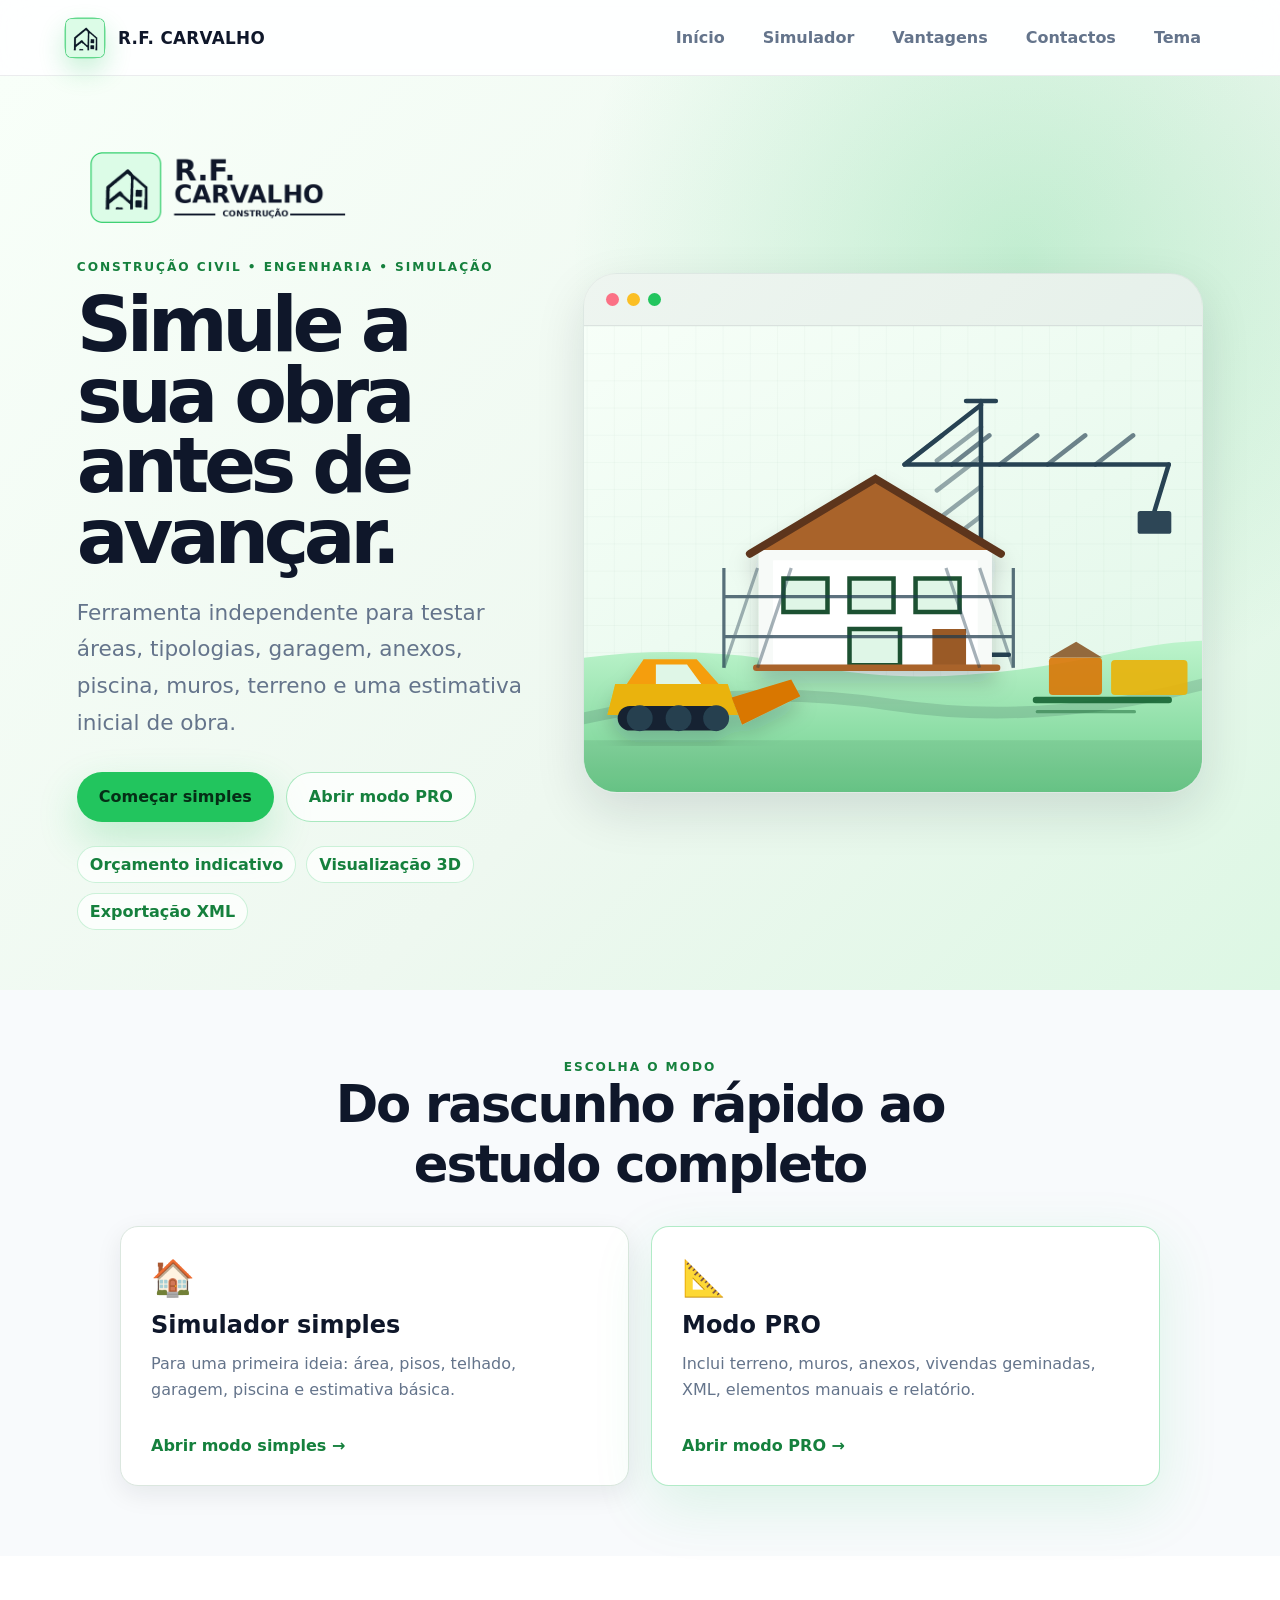
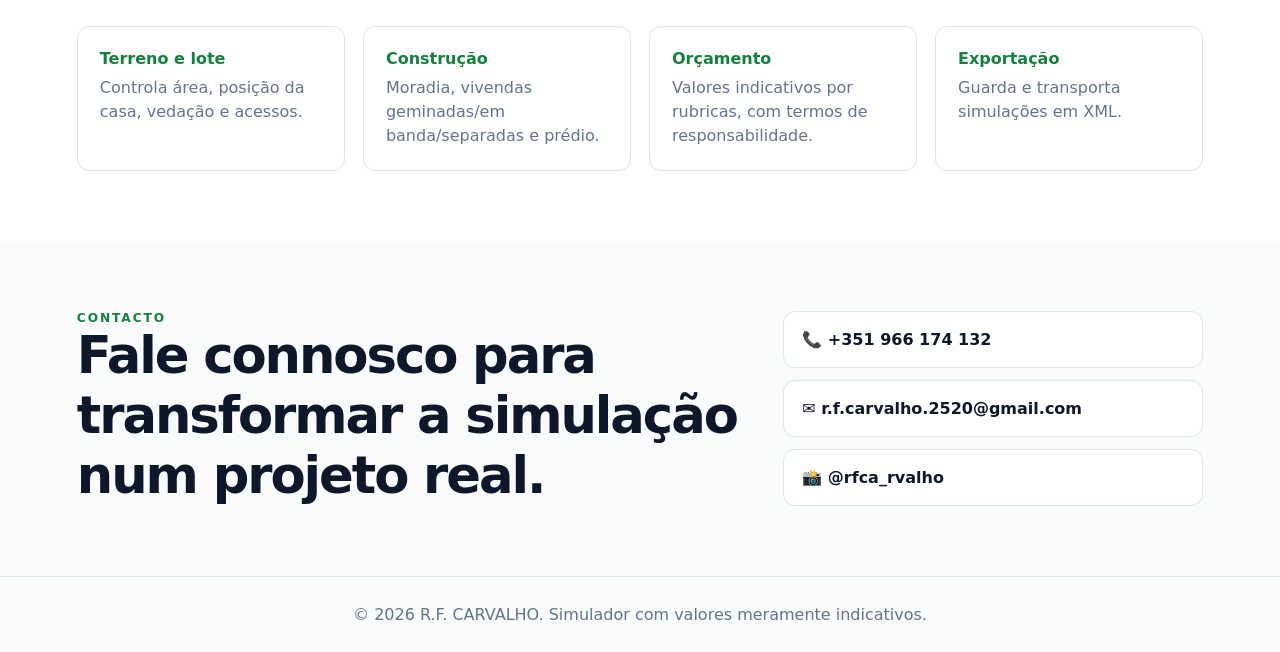
==== commit 9eaa1460: "Add files via upload" ====
--- a/index.html
+++ b/index.html
@@ -13,7 +13,7 @@
 <body class="pagina-inicial landing-light">
     <header class="site-header">
         <a href="index.html" class="brand-link" aria-label="Página inicial R.F. Carvalho">
-            <span class="brand-mark"><img src="assets/logo/rf-carvalho-mark.svg" alt=""></span>
+            <span class="brand-mark"><img src="assets/logo/rf-carvalho-mark-clean-card.png" alt=""></span>
             <span class="brand-text">R.F. CARVALHO</span>
         </a>
         <button type="button" class="mobile-menu-btn" id="btn-menu" aria-label="Abrir menu">☰</button>
@@ -29,7 +29,10 @@
     <main>
         <section id="inicio" class="landing-hero">
             <div class="landing-copy">
-                <img src="assets/logo/rf-carvalho-logo-horizontal.png" alt="R.F. Carvalho Construção" class="landing-logo-main">
+                <div class="landing-brand-pill landing-brand-lockup" aria-label="R.F. Carvalho Construção">
+                    <img class="landing-logo-theme landing-logo-light-mode" src="assets/logo/rf-carvalho-lockup-theme-dark.png" alt="R.F. Carvalho Construção">
+                    <img class="landing-logo-theme landing-logo-dark-mode" src="assets/logo/rf-carvalho-lockup-theme-light.png" alt="R.F. Carvalho Construção">
+                </div>
                 <p class="eyebrow">Construção Civil • Engenharia • Simulação</p>
                 <h1>Simule a sua obra antes de avançar.</h1>
                 <p class="hero-lead">Ferramenta independente para testar áreas, tipologias, garagem, anexos, piscina, muros, terreno e uma estimativa inicial de obra.</p>
@@ -44,20 +47,10 @@
                 </div>
             </div>
 
-            <div class="hero-window" aria-hidden="true">
+            <div class="hero-window construction-hero-window" aria-hidden="true">
                 <div class="window-dots"><span></span><span></span><span></span></div>
-                <div class="illustration-scene">
-                    <div class="hill-back"></div>
-                    <div class="mini-house">
-                        <div class="mini-wall"></div>
-                        <div class="mini-garage"></div>
-                        <div class="mini-door"></div>
-                        <div class="mini-window w1"></div>
-                        <div class="mini-window w2"></div>
-                        <div class="mini-window w3"></div>
-                        <div class="mini-roof"></div>
-                    </div>
-                    <div class="hill-front"></div>
+                <div class="illustration-scene construction-scene-wrap">
+                    <img src="assets/hero/construction-site-professional.svg" alt="" class="construction-scene-img">
                 </div>
             </div>
         </section>
--- a/CSS/style.css
+++ b/CSS/style.css
@@ -307,3 +307,251 @@
         padding:0 8px;
     }
 }
+
+/* ========================================================================== */
+/* V22 - Tema claro no simulador + colisão livre + hero construção             */
+/* ========================================================================== */
+.construction-hero-window .construction-scene-wrap{
+    display:grid;
+    place-items:center;
+    background:linear-gradient(145deg,#f4fff7,#dcfce7);
+}
+.construction-scene-img{
+    width:100%;
+    height:100%;
+    object-fit:cover;
+    display:block;
+}
+body:not(.dark-theme) .brand-mark,
+body:not(.dark-theme) .logo-icon{
+    background:#dcfce7;
+    border:1px solid rgba(34,197,94,.28);
+}
+body:not(.dark-theme) .logo-icon img,
+body:not(.dark-theme) .brand-mark img{
+    filter:none;
+}
+
+body[data-mode]:not(.dark-theme){
+    background:#f4fff7;
+    color:#0f172a;
+}
+body[data-mode]:not(.dark-theme) .app-header{
+    background:rgba(255,255,255,.92);
+    border-bottom:1px solid rgba(15,23,42,.08);
+    box-shadow:0 10px 30px rgba(15,23,42,.06);
+}
+body[data-mode]:not(.dark-theme) .logo-container,
+body[data-mode]:not(.dark-theme) .logo-link{
+    color:#0f172a;
+}
+body[data-mode]:not(.dark-theme) .badge{
+    background:#dcfce7;
+    color:#166534;
+    border-color:rgba(34,197,94,.35);
+}
+body[data-mode]:not(.dark-theme) .btn-outline-primary,
+body[data-mode]:not(.dark-theme) .mobile-panel-toggle{
+    background:#ffffff;
+    border-color:#dbe7df;
+    color:#166534;
+}
+body[data-mode]:not(.dark-theme) .btn-outline-danger{
+    background:#fff;
+    border-color:#fecaca;
+    color:#b91c1c;
+}
+body[data-mode]:not(.dark-theme) .control-panel{
+    background:#f8fff9;
+    border-right:1px solid #dbe7df;
+    box-shadow:16px 0 44px rgba(15,23,42,.08);
+}
+body[data-mode]:not(.dark-theme) .scrollable-y{scrollbar-color:#22c55e #e7f7ed;}
+body[data-mode]:not(.dark-theme) .scrollable-y::-webkit-scrollbar-track{background:#e7f7ed;}
+body[data-mode]:not(.dark-theme) .scrollable-y::-webkit-scrollbar-thumb{background:#22c55e;border-color:#e7f7ed;}
+body[data-mode]:not(.dark-theme) .panel-title-box,
+body[data-mode]:not(.dark-theme) .panel-section{
+    background:#ffffff;
+    border-color:#dbe7df;
+    box-shadow:0 10px 26px rgba(15,23,42,.05);
+}
+body[data-mode]:not(.dark-theme) .panel-title-box p,
+body[data-mode]:not(.dark-theme) .small-note,
+body[data-mode]:not(.dark-theme) .assist-box span{
+    color:#64748b;
+}
+body[data-mode]:not(.dark-theme) .section-header h3{
+    color:#166534;
+}
+body[data-mode]:not(.dark-theme) label{
+    color:#52715d;
+}
+body[data-mode]:not(.dark-theme) .custom-select,
+body[data-mode]:not(.dark-theme) .custom-input{
+    background:#ffffff;
+    border-color:#dbe7df;
+    color:#0f172a;
+}
+body[data-mode]:not(.dark-theme) .toggle-label,
+body[data-mode]:not(.dark-theme) .summary-pill{
+    color:#0f172a;
+}
+body[data-mode]:not(.dark-theme) .summary-pill,
+body[data-mode]:not(.dark-theme) .assist-box,
+body[data-mode]:not(.dark-theme) .note-box{
+    background:#f0fdf4;
+    border-color:#bbf7d0;
+}
+body[data-mode]:not(.dark-theme) .summary-pill span{
+    color:#64748b;
+}
+body[data-mode]:not(.dark-theme) .viewport-container{
+    background:#ecfff3;
+}
+body[data-mode]:not(.dark-theme) .hud-card,
+body[data-mode]:not(.dark-theme) .side-tool-rail,
+body[data-mode]:not(.dark-theme) .side-tools .canvas-tool-palette,
+body[data-mode]:not(.dark-theme) .help-control-btn{
+    background:rgba(255,255,255,.9);
+    border-color:rgba(22,101,52,.18);
+    color:#166534;
+}
+body[data-mode]:not(.dark-theme) .hud-card strong,
+body[data-mode]:not(.dark-theme) .tool-panel button,
+body[data-mode]:not(.dark-theme) .side-tools .canvas-tool-palette button{
+    color:#0f172a;
+}
+body[data-mode]:not(.dark-theme) .hud-card span,
+body[data-mode]:not(.dark-theme) .tool-palette-hint,
+body[data-mode]:not(.dark-theme) .side-tool-rail button span{
+    color:#52715d;
+}
+body[data-mode]:not(.dark-theme) .side-tool-rail button,
+body[data-mode]:not(.dark-theme) .tool-panel button,
+body[data-mode]:not(.dark-theme) .side-tools .canvas-tool-palette button{
+    background:#ffffff;
+    border-color:#dbe7df;
+}
+body[data-mode]:not(.dark-theme) .tool-panel button:hover,
+body[data-mode]:not(.dark-theme) .tool-panel button.ativo,
+body[data-mode]:not(.dark-theme) .side-tool-rail button:hover,
+body[data-mode]:not(.dark-theme) .side-tool-rail button.ativo{
+    background:#dcfce7;
+    border-color:#22c55e;
+    color:#166534;
+}
+body[data-mode]:not(.dark-theme) #dev-console{
+    background:rgba(255,255,255,.88);
+    border-top:1px solid #dbe7df;
+    color:#166534;
+}
+body[data-mode]:not(.dark-theme) .console-header{
+    border-bottom:1px solid #dbe7df;
+    color:#166534;
+}
+body[data-mode]:not(.dark-theme) .modal-content{
+    background:#ffffff;
+    border-color:#dbe7df;
+    color:#0f172a;
+}
+body[data-mode]:not(.dark-theme) .modal-body{color:#334155;}
+body[data-mode]:not(.dark-theme) .modal-header{border-bottom-color:#dbe7df;}
+body[data-mode]:not(.dark-theme) .btn-close{color:#166534;}
+body[data-mode]:not(.dark-theme) .mobile-budget-bar{
+    background:rgba(255,255,255,.92);
+    border-color:#bbf7d0;
+}
+body[data-mode]:not(.dark-theme) .mobile-budget-bar strong{color:#0f172a;}
+body[data-mode]:not(.dark-theme) .mobile-budget-bar span{color:#52715d;}
+
+.free-collision-toggle{
+    grid-column:1 / -1;
+    min-height:42px;
+    border-radius:13px;
+    border:1px solid rgba(34,197,94,.45)!important;
+    background:rgba(34,197,94,.12)!important;
+    color:#86efac!important;
+    font-weight:1000!important;
+}
+.free-collision-toggle.ativo{
+    border-color:#f59e0b!important;
+    background:rgba(245,158,11,.18)!important;
+    color:#fde68a!important;
+}
+body[data-mode]:not(.dark-theme) .free-collision-toggle{color:#166534!important;background:#ecfdf5!important;}
+body[data-mode]:not(.dark-theme) .free-collision-toggle.ativo{color:#92400e!important;background:#fffbeb!important;border-color:#f59e0b!important;}
+.delete-all-float{
+    position:absolute;
+    right:22px;
+    bottom:142px;
+    z-index:40;
+    min-height:40px;
+    padding:0 15px;
+    border-radius:999px;
+    border:1px solid rgba(248,113,113,.42);
+    background:rgba(69,10,10,.76);
+    color:#fecaca;
+    font-weight:1000;
+    cursor:pointer;
+    box-shadow:0 16px 42px rgba(0,0,0,.25);
+    backdrop-filter:blur(12px);
+}
+.delete-all-float:hover{background:#dc2626;color:#fff;}
+body[data-mode]:not(.dark-theme) .delete-all-float{
+    background:#fff;
+    color:#b91c1c;
+    border-color:#fecaca;
+}
+body[data-mode]:not(.dark-theme) .delete-all-float:hover{background:#fee2e2;color:#991b1b;}
+@media (max-width:980px){
+    .delete-all-float{right:12px;bottom:calc(88px + env(safe-area-inset-bottom,0px));min-height:36px;font-size:.78rem;}
+}
+
+/* ========================================================================== */
+/* V23 - Ajustes finais: tema claro, hero profissional, botões e colisões      */
+/* ========================================================================== */
+.landing-logo-main{display:none!important;}
+.landing-brand-pill{display:inline-flex;align-items:center;gap:12px;margin-bottom:18px;padding:10px 14px;border-radius:18px;background:rgba(255,255,255,.78);border:1px solid rgba(15,23,42,.08);box-shadow:0 14px 32px rgba(15,23,42,.08)}
+.landing-brand-pill img{height:50px;width:auto;display:block;object-fit:contain}.dark-theme .landing-brand-pill{background:rgba(255,255,255,.07);border-color:rgba(187,247,208,.12)}
+.construction-hero-window{background:linear-gradient(135deg,#f8fff9,#e8f7ee)!important}.construction-hero-window .window-dots{background:rgba(15,23,42,.04);border-bottom:1px solid rgba(15,23,42,.08)}.dark-theme .construction-hero-window .window-dots{background:rgba(255,255,255,.06);border-bottom-color:rgba(255,255,255,.09)}
+body[data-mode]:not(.dark-theme) #loading-screen{background:#f4fff7;color:#166534}body[data-mode]:not(.dark-theme) .loading-text,body[data-mode]:not(.dark-theme) .loading-hardware{color:#166534}body[data-mode]:not(.dark-theme) .loader-cad{border-color:#bbf7d0;border-top-color:#22c55e}
+.collision-float{position:absolute;right:22px;bottom:190px;z-index:41;min-height:40px;padding:0 15px;border-radius:999px;border:1px solid rgba(34,197,94,.42);background:rgba(6,95,70,.80);color:#dcfce7;font-weight:1000;cursor:pointer;box-shadow:0 16px 42px rgba(0,0,0,.24);backdrop-filter:blur(12px)}.collision-float.ativo{background:rgba(245,158,11,.88);border-color:#f59e0b;color:#111827}.collision-float:hover{filter:brightness(1.06)}body[data-mode]:not(.dark-theme) .collision-float{background:#fff;color:#166534;border-color:#bbf7d0}body[data-mode]:not(.dark-theme) .collision-float.ativo{background:#fffbeb;color:#92400e;border-color:#f59e0b}
+body[data-mode]:not(.dark-theme) .modal-backdrop{background:rgba(15,23,42,.24)}
+body[data-mode]:not(.dark-theme) .viewport-container{background:#f3fff7}.dark-theme .brand-mark img,.dark-theme .logo-icon img{filter:none}
+@media (max-width:980px){.landing-brand-pill img{height:42px}.collision-float{right:12px;bottom:calc(132px + env(safe-area-inset-bottom,0px));min-height:36px;font-size:.78rem}.delete-all-float{bottom:calc(86px + env(safe-area-inset-bottom,0px))}}
+
+
+/* ========================================================================== */
+/* V24 - Logo com cores por tema + portas manuais coladas à parede             */
+/* ========================================================================== */
+.landing-brand-lockup{
+    display:inline-flex;
+    align-items:center;
+    margin-bottom:20px;
+    padding:0;
+    border:0;
+    border-radius:0;
+    background:transparent;
+    box-shadow:none;
+}
+.landing-brand-lockup .landing-logo-theme{
+    width:min(360px,82vw);
+    height:auto;
+    max-height:132px;
+    display:block;
+    object-fit:contain;
+}
+.landing-logo-dark-mode{display:none!important;}
+body.dark-theme .landing-logo-light-mode{display:none!important;}
+body.dark-theme .landing-logo-dark-mode{display:block!important;}
+body:not(.dark-theme) .landing-logo-light-mode{display:block!important;}
+body:not(.dark-theme) .landing-logo-dark-mode{display:none!important;}
+body:not(.dark-theme) .brand-text,
+body:not(.dark-theme) .brand-link{color:#0f172a;}
+body.dark-theme .brand-text,
+body.dark-theme .brand-link{color:#f8fff9;}
+body:not(.dark-theme) .brand-mark img{filter:none;}
+body.dark-theme .brand-mark img{filter:none;}
+@media (max-width:700px){
+    .landing-brand-lockup .landing-logo-theme{width:min(310px,86vw);}
+}
